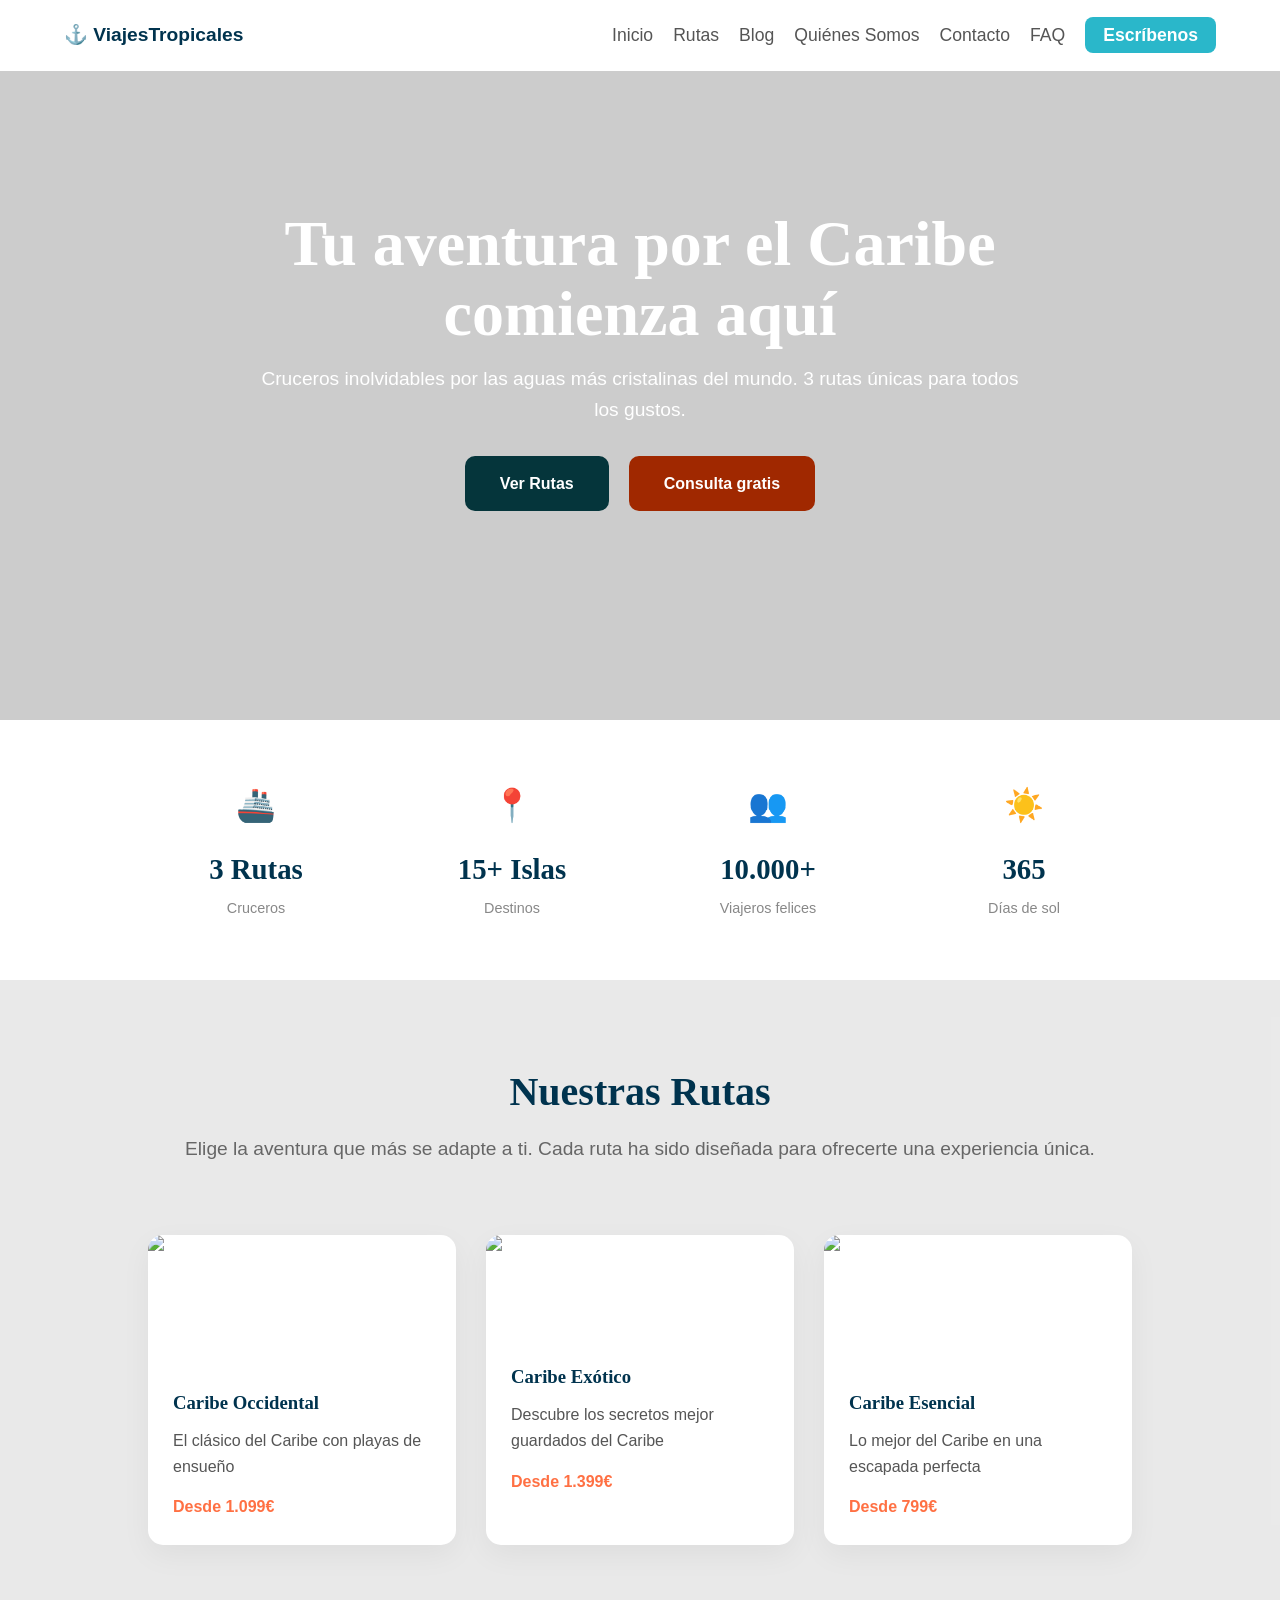
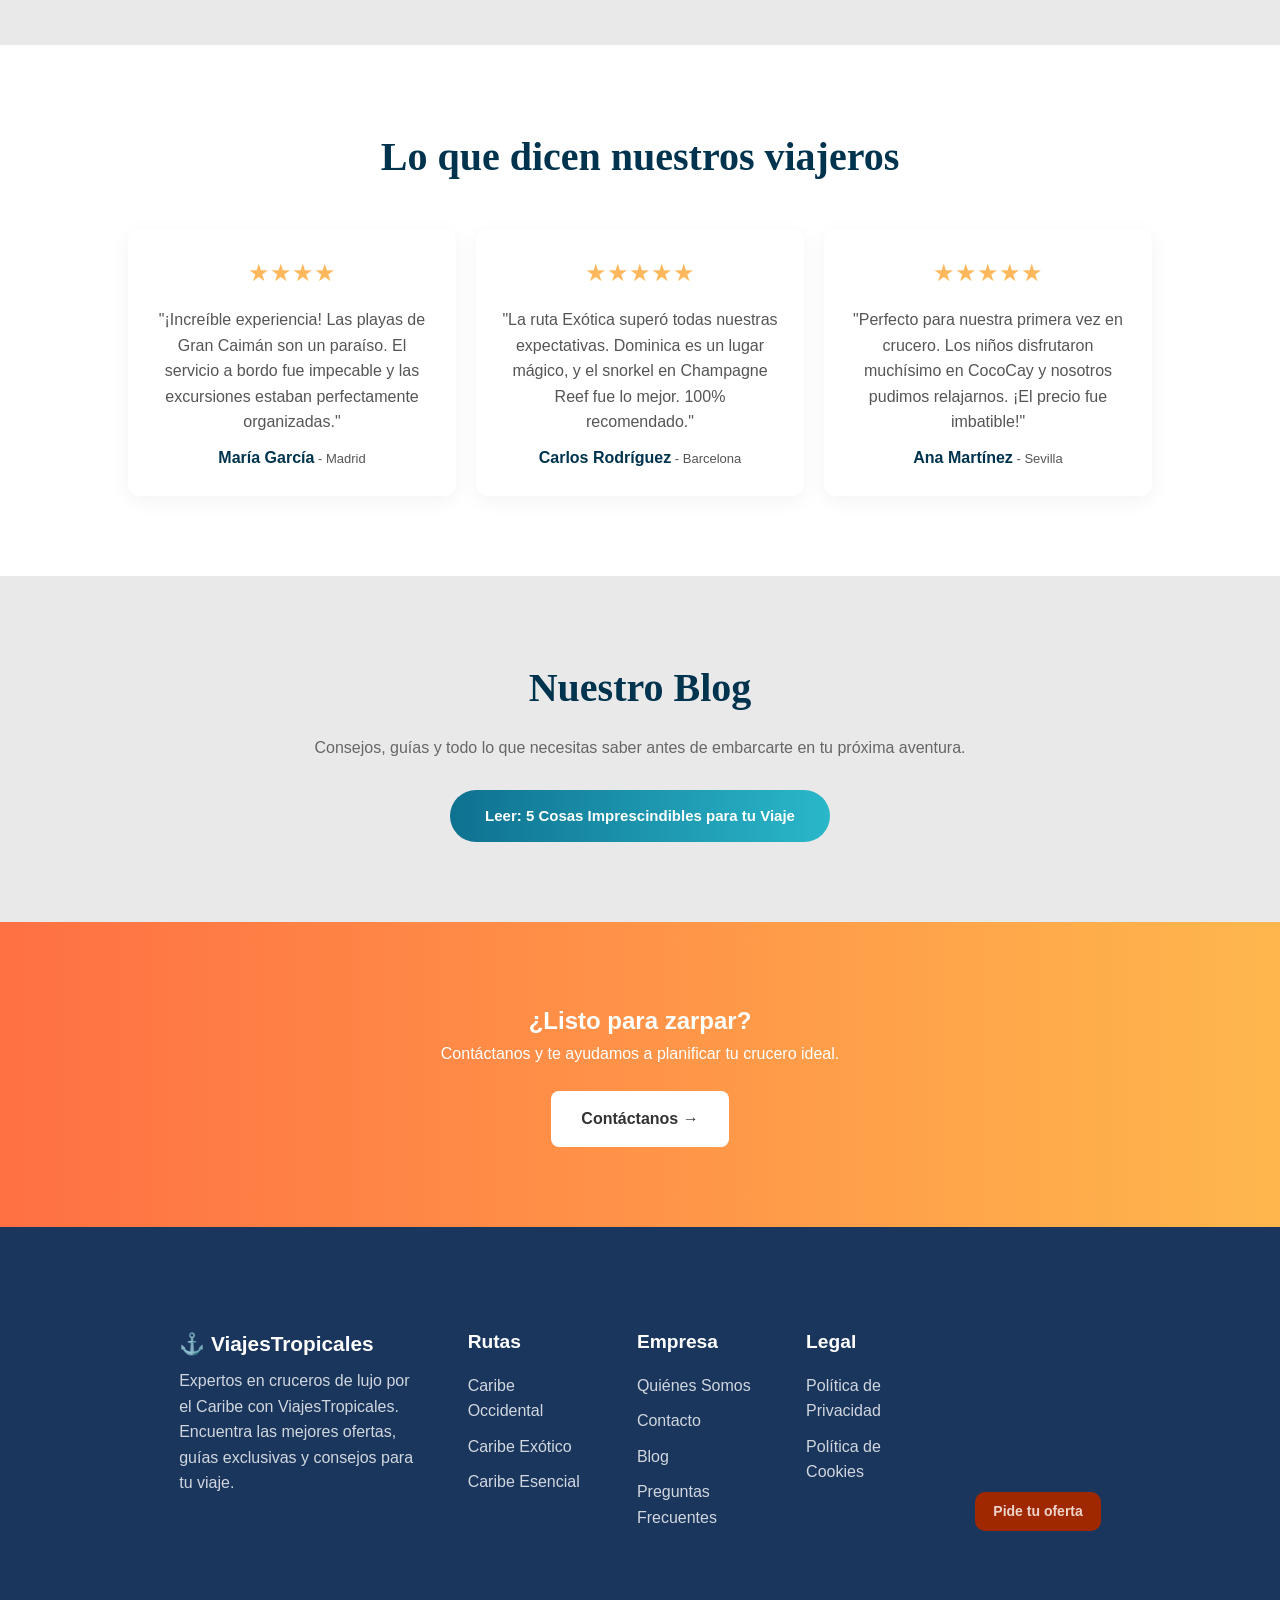
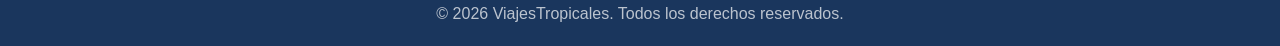
==== index.html @ 980b8441 "cabbio enlaces" ====
<!DOCTYPE html>
<html lang="es">

<head>
    <meta charset="UTF-8">
    <meta name="viewport" content="width=device-width, initial-scale=1.0">
    <meta name="robots" content="index, follow">
    <meta name="google-site-verification" content="ge-iJWS78q8dKQQbw_GghhbsiXBfRvOB-cy89NPKpeU" />
    <meta name="ahrefs-site-verification" content="091c5e39f98aad5fcf96b315f21d51c88ecf2dfee49115a86caa05d655cb3601">
    <script src="https://analytics.ahrefs.com/analytics.js" data-key="KrF7IjldSQvbVTkG9pNp4A" async></script>

    <!-- SECCIÓN DEL TITULO PRINCIPAL-->
    <title>ViajesTropicales | Especialistas en Cruceros de Lujo por el Caribe</title>
    <!-- SECCIÓN DEL LOGOTIPO -->
    <link rel="icon" type="image/png" href="/img/logo.webp">
    <meta name="description" content="ViajesTropicales: Tu pasaporte al lujo caribeño.
    Descubre rutas exclusivas, camarotes de alta gama y experiencias inolvidables en aguas cristalinas. 
    ¡Reserva tu crucero soñado hoy!">

    <meta property="og:title" content="Viajes Tropicales - Cruceros por el Caribe">
    <meta property="og:description" content="Cruceros inolvidables por las aguas más cristalinas del mundo. 
    3 rutas únicas para todos los gustos.">
    <!-- enlaces a redes sociales-->
    <meta property="og:image" content="https://viajestropicales.netlify.app/img/portada-viajes.jpg">
    <meta name="twitter:card" content="summary_large_image">
    <meta name="twitter:image" content="https://viajestropicales.netlify.app/img/seo-portada-viajes.jpg">
    <meta property="og:url" content="https://viajestropicales.netlify.app/">
    <meta property="og:type" content="website">

    <!-- Schema -->
    <script type="application/ld+json">
    {
        "@context": "https://schema.org",
        "@type": "TravelAgency",
        "name": "ViajesTropicales",
        "url": "https://viajestropicales.netlify.app",
        "description": "Agencia de cruceros por el Caribe",
        "address": {
            "@type": "PostalAddress",
            "streetAddress": "Calle del Mar 42",
            "addressLocality": "Madrid",
            "addressCountry": "ES"
        }
    }
    </script>

    <link rel="stylesheet" href="css/index.css">
    <link rel="stylesheet" href="css/tablet.css">
    <link rel="stylesheet" href="css/responsive.css">
    <link rel="canonical" href="https://viajestropicales.netlify.app/">
    <link rel="preload" as="image" href="/img/banner-crucero-lujo-caribe.webp" fetchpriority="high">
</head>

<body>
    <header class="navbar">
        <div class="logo">
            <span class="anchor-icon">⚓</span> ViajesTropicales
        </div>
        <div class="menu-toggle" id="mobile-menu">
            <span class="bar"></span>
            <span class="bar"></span>
            <span class="bar"></span>
        </div>
        <nav>
            <ul class="nav-list">
                <li><a href="index.html">Inicio</a></li>
                <li><a href="paginas/rutas.html">Rutas</a></li>
                <li><a href="paginas/Blog.html">Blog</a></li>
                <li><a href="paginas/QuienesSomos.html">Quiénes Somos</a></li>
                <li><a href="paginas/Contacto.html">Contacto</a></li>
                <li><a href="paginas/Faq.html">FAQ</a></li>
                <li><a href="mailto:info@viajestropicales.com" class="btn-whatsapp-nav">Escríbenos</a></li>
            </ul>
        </nav>
    </header>
    <main>
        <section class="hero">
            <div class="hero-content">
                <h1>Tu aventura por el Caribe comienza aquí</h1>
                <p>Cruceros inolvidables por las aguas más cristalinas del mundo. 
                    3 rutas únicas para todos los gustos.
                </p>
                <div class="hero-buttons">
                    <a href="paginas/rutas.html" class="btn-primary">Ver Rutas</a>
                    <a href="/paginas/Contacto.html" class="btn-secondary">Consulta gratis</a>
                </div>
            </div>
        </section>
        <section class="stats-bar">
            <div class="stat-item">
                <div class="stat-icon">🚢</div>
                <h2>3 Rutas</h2>
                <p>Cruceros</p>
            </div>
            <div class="stat-item">
                <div class="stat-icon">📍</div>
                <h2>15+ Islas</h2>
                <p>Destinos</p>
            </div>
            <div class="stat-item">
                <div class="stat-icon">👥</div>
                <h2>10.000+</h2>
                <p>Viajeros felices</p>
            </div>
            <div class="stat-item">
                <div class="stat-icon">☀️</div>
                <h2>365</h2>
                <p>Días de sol</p>
            </div>
        </section>

        <section class="rutas">
            <h2>Nuestras Rutas</h2>
            <p class="subtitle">Elige la aventura que más se adapte a ti. Cada ruta ha sido diseñada para ofrecerte una
                experiencia única.</p>
            <div class="cards-container">
                <a href="paginas/Occidental.html" class="card">
                    <img src="img/crucero-lujo-isla-privada-caribe-aerea.webp" alt="Vista aérea de un gran crucero 
                        de lujo anclado junto a una isla tropical privada con playas de arena 
                        blanca, aguas cristalinas y cabañas, representando exclusividad">
                    <div class="card-body">
                        <h3>Caribe Occidental</h3>
                        <p>El clásico del Caribe con playas de ensueño</p>
                        <span class="price">Desde 1.099€</span>
                    </div>
                </a>
                <a href="paginas/Exotico.html" class="card">
                    <img src="img/playa-exotica-caribe-excursion.webp" alt="Aguas cristalinas turquesas y arrecifes de coral en una playa vírgen del
                        Caribe frente a acantilados, ideal para excursiones.">
                    <div class="card-body">
                        <h3>Caribe Exótico</h3>
                        <p>Descubre los secretos mejor guardados del Caribe</p>
                        <span class="price">Desde 1.399€</span>
                    </div>
                </a>
                <a href="paginas/Esencial.html" class="card">
                    <img src="img/velero-catamaran-atardecer-caribe.webp" alt="Un velero catamarán navegando 
                        tranquilamente por el mar Caribe durante una puesta de sol dorada, con la silueta de 
                        una palmera en primer plano, ideal para parejas">
                    <div class="card-body">
                        <h3>Caribe Esencial</h3>
                        <p>Lo mejor del Caribe en una escapada perfecta</p>
                        <span class="price">Desde 799€</span>
                    </div>
                </a>
            </div>
        </section>
        <section class="testimonios">
            <h2>Lo que dicen nuestros viajeros</h2>
            <div class="testimonials-container">
                <div class="test-card">
                    <div class="stars">★★★★</div>
                    <p>"¡Increíble experiencia! Las playas de Gran Caimán son un paraíso. El servicio a bordo fue
                        impecable
                        y las excursiones estaban perfectamente organizadas."</p>
                    <strong>María García</strong> <span>- Madrid</span>
                </div>
                <div class="test-card">
                    <div class="stars">★★★★★</div>
                    <p>"La ruta Exótica superó todas nuestras expectativas. Dominica es un lugar mágico, y el snorkel en
                        Champagne Reef fue lo mejor. 100% recomendado."</p>
                    <strong>Carlos Rodríguez</strong> <span>- Barcelona</span>
                </div>
                <div class="test-card">
                    <div class="stars">★★★★★</div>
                    <p>"Perfecto para nuestra primera vez en crucero. Los niños disfrutaron muchísimo en CocoCay y
                        nosotros
                        pudimos relajarnos. ¡El precio fue imbatible!"</p>
                    <strong>Ana Martínez</strong> <span>- Sevilla</span>
                </div>
            </div>
        </section>
        <section class="blog-preview">
            <h2>Nuestro Blog</h2>
            <p>Consejos, guías y todo lo que necesitas saber antes de embarcarte en tu próxima aventura.</p>
            <a href="/paginas/Blog.html" class="btn-blog">Leer: 5 Cosas Imprescindibles para tu Viaje</a>
        </section>
        <section class="cta-orange">
            <h2>¿Listo para zarpar?</h2>
            <p>Contáctanos y te ayudamos a planificar tu crucero ideal.</p>
            <a href="/paginas/Contacto.html" class="btn-white">Contáctanos →</a>
        </section>
    </main>
    <footer class="footer">
        <div class="footer-grid">
            <div class="footer-info">
                <h3>⚓ ViajesTropicales</h3>
                <p>Expertos en cruceros de lujo por el Caribe con ViajesTropicales.
                    <br>Encuentra las mejores ofertas, guías exclusivas y consejos para tu viaje.
                </p>
            </div>
            <div class="footer-links">
                <h4>Rutas</h4>
                <a href="/paginas/Occidental.html">Caribe Occidental</a>
                <a href="/paginas/Exotico.html">Caribe Exótico</a>
                <a href="/paginas/Esencial.html">Caribe Esencial</a>
            </div>
            <div class="footer-links">
                <h4>Empresa</h4>
                <a href="/paginas/QuienesSomos.html">Quiénes Somos</a>
                <a href="/paginas/Contacto.html">Contacto</a>
                <a href="/paginas/Blog.html">Blog </a>
                <a href="/paginas/Faq.html">Preguntas Frecuentes</a>
            </div>
            <div class="footer-links">
                <h4>Legal</h4>
                <a href="/paginas/Privacidad.html">Política de Privacidad</a>
                <a href="/paginas/Cookies.html">Política de Cookies</a>
            </div>
            <div class="footer-links">
                <a href="/paginas/Contacto.html" class="btn-secondary">Pide tu oferta</a>
            </div>
        </div>
        <div class="footer-bottom">
            <p>© 2026 ViajesTropicales. Todos los derechos reservados.</p>
        </div>
    </footer>
    <script src="js/main.js"></script>
</body>

</html>
---- css/index.css ----
/* --- CONFIGURACIÓN GENERAL --- */
* { margin: 0; padding: 0; box-sizing: border-box; }
body {font-family: 'Poppins', sans-serif; color: #fff; line-height: 1.6; overflow-x: hidden;}
/* --- NAVEGACIÓN --- */
.navbar { display: flex;justify-content: space-between; align-items: center; padding: 20px 5%; background-color: #fff; position: absolute;width: 100%; z-index: 10;}
.logo { font-weight: 600; font-size: 1.2rem; color: #00334e; }
.navbar ul { list-style: none; display: flex; align-items: center; gap: 20px; }
.navbar ul li a { text-decoration: none; color: #555; font-size: 1.1rem; transition: 0.3s; }
.navbar ul li a:hover { color: #2ab7ca; }
.btn-whatsapp-nav {background-color: #2ab7ca; color: #fff !important; padding: 8px 18px; border-radius: 8px; font-weight: 600;}
/* --- HERO --- */
.hero {
    height: 80vh; background: linear-gradient(rgba(0,0,0,0.2), rgba(0,0,0,0.2)), url('../img/banner-crucero-lujo-caribe.webp');
    background-size: cover; background-position: center; display: flex; justify-content: center; align-items: center; text-align: center;}
.hero-content { max-width: 800px; padding: 20px; }
.hero-content h1 { font-family: 'Playfair Display', serif; font-size: 4rem; margin-bottom: 15px; line-height: 1.1; }
.hero-content p { font-size: 1.2rem; margin-bottom: 30px; font-weight: 300; }
/* --- BOTONES --- */
.hero-buttons { display: flex; justify-content: center; gap: 20px; }
.btn-primary, .btn-secondary { padding: 15px 35px; border-radius: 10px;text-decoration: none; font-weight: 600; transition: transform 0.2s;}
.btn-primary { background-color: #05353b; color: white; }
.btn-secondary { background-color: #a02800; color: #ffffff; font-weight: 700; }
.btn-primary:hover, .btn-secondary:hover { transform: translateY(-3px); filter: brightness(1.1); }
.footer .btn-secondary { padding: 8px 18px; font-size: 14px; }
/* --- ESTADÍSTICAS --- */
.stats-bar { display: flex; justify-content: space-around; align-items: center; padding: 60px 10%; background-color: #fff; text-align: center;}
.stat-item { flex: 1; }
.stat-icon { font-size: 2rem; color: #2ab7ca; margin-bottom: 15px; }
.stat-item h2 { font-family: 'Playfair Display', serif; font-size: 1.8rem; color: #00334e; margin-bottom: 5px; }
.stat-item p { font-size: 0.9rem; color: #888; }
/* --- RUTAS --- */
.rutas { padding: 80px 10%; text-align: center; background: #e5e5e5d2; }
.rutas h2 { font-family: 'Playfair Display', serif; font-size: 2.5rem; margin-bottom: 10px; color: #00334e; }
.subtitle { color: #666; margin-bottom: 50px; font-size: 1.2rem; }
/* --- CARDS --- */
.cards-container { display: flex; gap: 30px; justify-content: center; flex-wrap: wrap; padding: 20px; }
.card { background: white; border-radius: 15px; overflow: hidden; box-shadow: 0 10px 30px rgba(0,0,0,0.05); transition: 0.3s; flex: 1 1 300px;max-width: 100%;}
.card:hover { transform: translateY(-10px); }
.card img { width: 100%; height: 200px; object-fit: cover; }
.card-body { padding: 25px; text-align: left; color: #555; }
.card-body h3 { font-family: 'Playfair Display', serif; color: #00334e; margin-bottom: 10px; }
.price { display: block; margin-top: 15px; color: #ff7043; font-weight: 600; }
/* --- TESTIMONIOS --- */
.testimonios { padding: 80px 10%; text-align: center; color: #333; }
.testimonios h2 { font-family: 'Playfair Display', serif; color: #00334e; margin-bottom: 20px; font-size: 2.5rem; }
.testimonials-container { display: flex; gap: 20px; margin-top: 40px; flex-wrap: wrap; justify-content: center; }
.test-card {background: #fff;padding: 25px;border-radius: 12px; box-shadow: 0 5px 20px rgba(0,0,0,0.05); flex: 1 1 300px; color: #555; font-size: 13px;}
.test-card p { font-size: 1rem; line-height: 1.6; }
.test-card strong { color: #00334e; display: inline-block; margin-top: 10px; font-size: 1rem; }
.stars { color: #fdb85d; margin-bottom: 15px; font-size: 1.5rem; }
/* --- CTA NARANJA --- */
.cta-orange { background: linear-gradient(90deg, #ff7043, #ffb74d); padding: 80px 10%; text-align: center; color: white; }
.btn-white {display: inline-block; background: white; color: #333; padding: 15px 30px;border-radius: 8px; text-decoration: none; margin-top: 25px;font-weight: 600;}
/* --- FOOTER --- */
.footer { background: #1a365d; color: white; padding: 60px 10% 20px; }
.footer-grid {
    display: grid;
    grid-template-columns: 2fr 1fr 1fr 1fr auto;
    gap: 50px;
    padding: 40px 5%;
    align-items: start;
    }
    
.footer-info p { font-size: 1rem; opacity: 0.8; line-height: 1.6; }
.footer-info h3 { font-size: 1.3rem; margin-bottom: 8px; }
.footer-links:last-child { align-self: flex-end; }
.footer-links h4 { font-size: 1.2rem; margin-bottom: 15px; font-weight: bold; }
.footer-links a { display: block; color: rgba(255,255,255,0.8); text-decoration: none; margin-bottom: 10px; font-size: 1rem; }
.footer-bottom { margin-top: 20px; font-size: 1rem; opacity: 0.7; text-align: center; }

/* --- BLOG PREVIEW --- */
.blog-preview {background-color: #e5e5e5d2; padding: 80px 20px; text-align: center; color: #333; }
.blog-preview h2 {font-family: 'Playfair Display', serif; font-size: 2.5rem; color: #00334e;margin-bottom: 15px;}
.blog-preview p {color: #666; font-size: 1rem; margin-bottom: 30px;}
.btn-blog {display: inline-block; background: linear-gradient(to right, #0e7190, #2ab7ca); color: white !important; padding: 14px 35px; border-radius: 30px; text-decoration: none; font-weight: 600; font-size: 15px; transition: opacity 0.2s;}
.btn-blog:hover { opacity: 0.9; }
#btn-menu {display: none; }
.icon-menu {display: none; /* También escondemos el icono en PC para que no estorbe */}

/* --- CARD ENLAZABLE --- */
a.card { text-decoration: none; color: inherit; display: block; }

/* Hamburguesa oculta en desktop */
.menu-toggle { display: none; }
---- css/tablet.css ----
@media (min-width: 768px) and (max-width: 1025px) {

    /* --- MENÚ HAMBURGUESA --- */
    .navbar ul { display: none !important; position: relative; }
    .menu-toggle { display: block !important; cursor: pointer; padding: 10px;  margin-left: auto !important;}
    .menu-toggle.is-active .bar:nth-child(2) { opacity: 0; }
    .menu-toggle.is-active .bar:nth-child(1) { transform: translateY(8px) rotate(45deg); }
    .menu-toggle.is-active .bar:nth-child(3) { transform: translateY(-8px) rotate(-45deg); }
    .bar { display: block; width: 25px; height: 3px; margin: 5px auto; background-color: #00334e; transition: 0.3s; }
    .nav-list { display: none; flex-direction: column; width: 100%; position: absolute; top: 60px; left: 0;
        background-color: #ffffff; text-align: center; padding: 20px 0;
        box-shadow: 0 10px 20px rgba(0,0,0,0.1); z-index: 1000; }
    .nav-list.active { display: flex !important; }
    /* --- MENÚ --- */
    .nav-list li a { font-size: 1.2rem !important; }

    /* --- TEXTOS MÁS GRANDES --- */
    body { font-size: 1.1rem !important; }
    body { font-size: 1.1rem !important; overflow-x: hidden !important; }
    h1 { font-size: 2.2rem !important; }
    h2 { font-size: 1.5rem !important; }
    .banner-content h1 { font-size: 3rem !important; }
    .banner-content p { font-size: 1.7rem !important; }

        /* --- HERO --- */
    .hero { height: 60vh !important; overflow: hidden !important; }
    .hero-content h1 { font-size: 2.5rem !important; }
    .hero-content p { font-size: 1.2rem !important; }

    /* --- IMAGEN TARJETAS--- */
    .card:nth-child(3) img { object-position: center bottom !important; }

/* --- CARDS EN 3 COLUMNAS --- */
    .cards-container {
    display: flex !important;
    flex-direction: column !important;
    align-items: center !important;
    gap: 20px !important;
    padding: 0 5% !important;
}
    .rutas-lista { padding: 0 2% !important; }
    .card { width: 100% !important; max-width: 480px !important;  }
    .card img {  height: 180px !important; object-fit: cover !important; }

    .ruta-detalles-inner {
    display: flex !important;
    flex-direction: column !important;
    align-items: center !important;
}
    .tabla-precios { 
    width: 90% !important; 
    max-width: 500px !important;
}
    .info-texto { width: 90% !important; }
    .info-texto p { font-size: 1.1rem !important; }

        /* --- TESTIMONIOS --- */
    .test-card p { font-size: 1rem !important; }
    .test-card strong { font-size: 1rem !important; }

    /* --- FAQ --- */
    .faq-item summary { font-size: 1.3rem !important; }
    .faq-item p { font-size: 1.2rem !important; }
    .faq-hero h1 { font-size: 2.5rem !important; }
    .faq-hero p { font-size: 1.1rem !important; }

    /* --- BLOG --- */
    .blog-preview p { font-size: 1.1rem !important; }
    .btn-blog { font-size: 1.1rem !important; }
    .blog-intro { font-size: 1.1rem !important; }
    .blog-item-texto p { font-size: 1.13rem !important; }
    .blog-item-texto h2 { font-size: 1.4rem !important; }


    /* --- ITINERARIO 2 EN 2 --- */
    .itinerario-container {
        display: grid !important;
        grid-template-columns: 1fr 1fr !important;
        gap: 20px !important;
        padding: 20px 5% !important;
    }
    .dia-card { width: 100% !important; max-width: 100% !important; text-align: left !important; }
    .legal-section { padding-top: 120px !important; }

    /* --- FOOTER EN COLUMNA --- */
    .footer-grid { display: flex !important; flex-direction: column !important;
        align-items: center !important; text-align: center !important;
        gap: 18px !important; padding: 25px 5% !important; }
    .footer-info p {font-size: 1.2rem !important;}
    .footer-links a { margin-bottom: 8px !important; font-size: 1.2rem !important; }
    .footer-bottom p { font-size: 0.98rem !important; }
    .footer-links h4 { font-size: 1.2rem !important; }
    .footer-info h3 { font-size: 1.3rem !important; }
}
---- css/responsive.css ----
/* =============================================
   ARCHIVO ÚNICO DE RESPONSIVE
   Este código arregla TODA la web en móviles
   ============================================= */
@media (max-width: 767px) {

    /* --- MENÚ ANTIGUO --- */
    .navbar ul { display: none !important; }

    /* --- STATS 2 EN 2 --- */
    .stats-bar { flex-wrap: wrap !important; flex-direction: row !important; }
    .stat-item { flex: 1 1 45% !important; margin-bottom: 30px; }

    /* --- CONTENEDORES EN COLUMNA --- */
    .testimonials-container { gap: 15px !important;}
    .footer-grid { display: flex !important; flex-direction: column !important;
    align-items: center !important;text-align: center !important;
    gap: 18px !important; padding: 25px 5% !important;}
    .ruta-detalles-inner,
    .resenas-grid {
        display: flex !important; flex-direction: column !important; align-items: center !important;
        text-align: center !important; gap: 30px !important; padding: 30px 5% !important; width: 100% !important;
    }
    .itinerario-container {
        display: flex !important; flex-direction: column !important; align-items: stretch !important;
        gap: 15px !important; padding: 0 5% !important; width: 100% !important;
    }
    .hero { height: 75vh !important; padding-top: 120px !important; padding-bottom: 20px !important; overflow: hidden !important; }
    /* --- MENÚ HAMBURGUESA --- */
    .menu-toggle { display: block !important; cursor: pointer; padding: 10px; margin-left: auto; margin-right: 15px; }
    .menu-toggle.is-active .bar:nth-child(2) { opacity: 0; }
    .menu-toggle.is-active .bar:nth-child(1) { transform: translateY(8px) rotate(45deg); }
    .menu-toggle.is-active .bar:nth-child(3) { transform: translateY(-8px) rotate(-45deg); }
    .bar { display: block; width: 25px; height: 3px; margin: 5px auto; background-color: #00334e; transition: 0.3s; }
    .nav-list { display: none; flex-direction: column; width: 100%; position: absolute; top: 60px; left: 0;
        background-color: #ffffff; text-align: center; padding: 20px 0;
        box-shadow: 0 10px 20px rgba(0,0,0,0.1); z-index: 1000; }
    .nav-list.active { display: flex !important; }

    /* --- TARJETAS --- */
    .card { width: 95% !important; max-width: 350px !important; margin-bottom: 20px !important;
        display: flex !important; flex-direction: column !important;
        height: auto !important; overflow: visible !important; }
    .card img { width: 100% !important; height: 160px !important; object-fit: cover; }
    .cards-container { display: flex !important; flex-direction: column !important; align-items: center !important; gap: 25px !important; }
    .card-body { padding: 15px !important; overflow: visible !important; }
    .test-card { padding: 20px !important; }
    .resena-card { width: 90% !important; max-width: 400px !important; margin: 0 auto !important; }
    .dia-card { width: 90% !important; max-width: 400px !important; margin: 0 auto !important; text-align: left !important; flex-direction: column !important; }
    .dia-info { width: 100% !important; text-align: left !important; }
    .tags { justify-content: flex-start !important; }
    .info-texto { padding: 0 5% !important; }
    .info-texto p { font-size: 0.8rem !important; }
    .itinerario h2 {font-size: 1.5rem !important;}

    /* --- QUIENES SOMOS --- */
    .quienes-main { padding: 20px 5% 30px !important;}
    /* ESPACIO CON EL BANNER DE ARRIBA*/
    .legal-section { padding-top: 100px !important; }
    /* SUBIR TITULO POR PADDING*/
    .rutas-hero { padding-top: 100px !important;}

        /* --- CONTACTO ---*/
    .contacto-main { flex-direction: column !important; padding: 0 15px 50px !important;}
    .contacto-info { width: 100% !important;}
    .contacto-formulario { width: 100% !important; padding: 25px !important;}

    /* --- TEXTOS --- */
    h1 { font-size: 1.8rem !important; }
    h2 { font-size: 1.1rem !important; }
    /* TEXTO SUBTÍTULO DEL HERO */
    .hero-content p { font-size: 1rem !important; padding-top: 60px !important; } 
    .hero-content h1 { font-size: 1.4rem !important; line-height: 1.2 !important; margin-top: 20px;}    
    .card-body p, .card p { font-size: 0.85rem !important; line-height: 1.4 !important; margin-bottom: 10px !important; }
    .banner-content h1 { font-size: 3.3rem !important; }
    .banner-content p { font-size: 1.3rem !important; }
    .ruta-detalles h2 { font-size: 1.4rem !important; }
    .dia-info p { font-size: 0.8rem !important; }

        /* --- BANNER RUTA --- */
    .banner-ruta { width: 100% !important; margin: 0 !important; left: 0 !important; position: relative !important;}

    /* --- BOTONES --- */
    .hero-buttons { flex-direction: column !important; gap: 15px !important; }
    .banner-content { display: flex; flex-direction: column; gap: 15px; padding: 0 10px; }

    /* --- FOOTER --- */
    .footer-info,
    .footer-links { margin-bottom: 8px !important; }
    .footer .btn-secondary { display: block !important; width: 90% !important; max-width: 280px; margin: 20px auto 0 !important; }

    /* --- TAMAÑOS DE LETRA MÓVIL --- */
    body { font-size: 0.9rem !important; overflow-x: hidden !important; }
    .faq-item summary { font-size: 0.95rem !important; }
    .faq-item p { font-size: 0.85rem !important; }
    .subtitle { font-size: 0.95rem !important; }
    .blog-intro { font-size: 0.95rem !important; }
    .blog-item-texto p { font-size: 0.9rem !important; }
    .footer-info p { font-size: 0.85rem !important; }
    .footer-links a { font-size: 0.85rem !important; }
    .test-card p { font-size: 0.85rem !important; }
    .test-card strong { font-size: 0.85rem !important; }

    /* --- TABLA DE PRECIOS --- */
.tabla-precios { 
    width: 95% !important; 
    padding: 20px !important; 
    box-sizing: border-box !important;
}
.precio-fila { font-size: 0.9rem !important; }
.precio-fila strong { font-size: 1rem !important; 
}
}
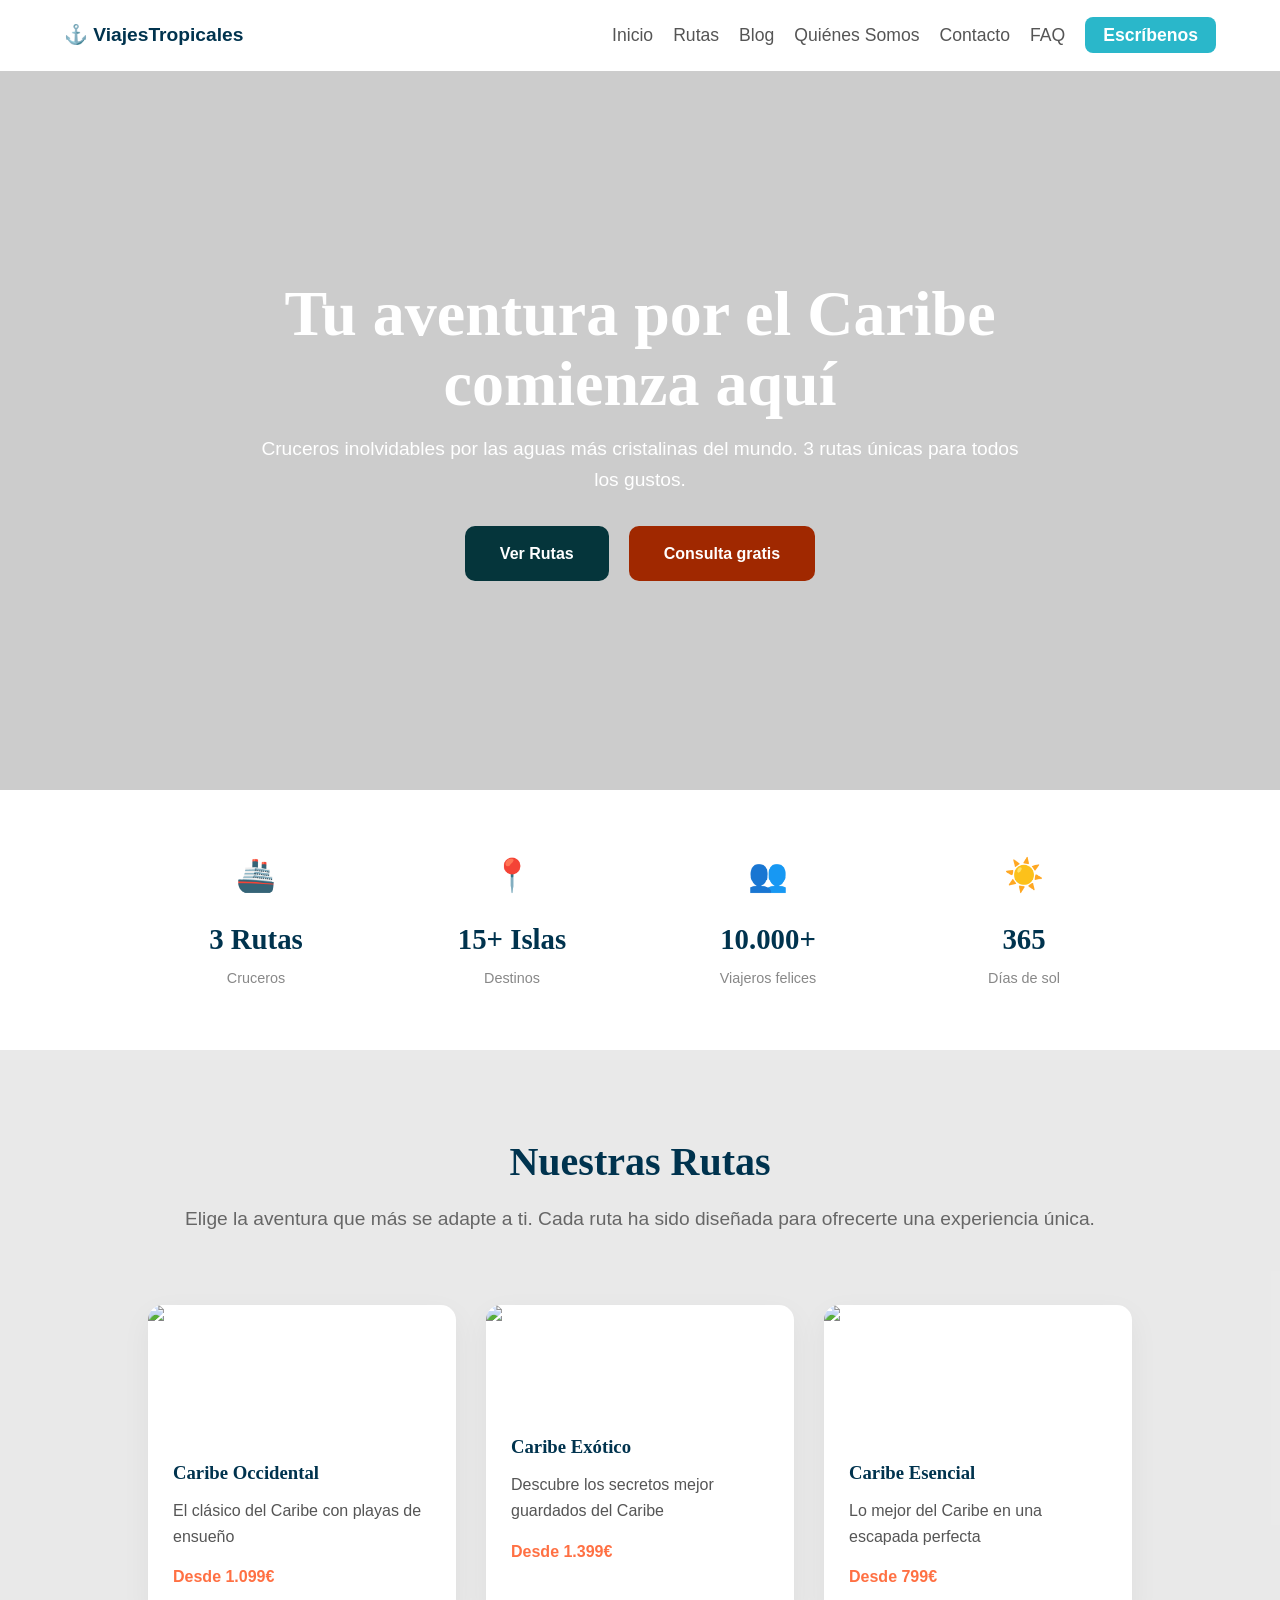
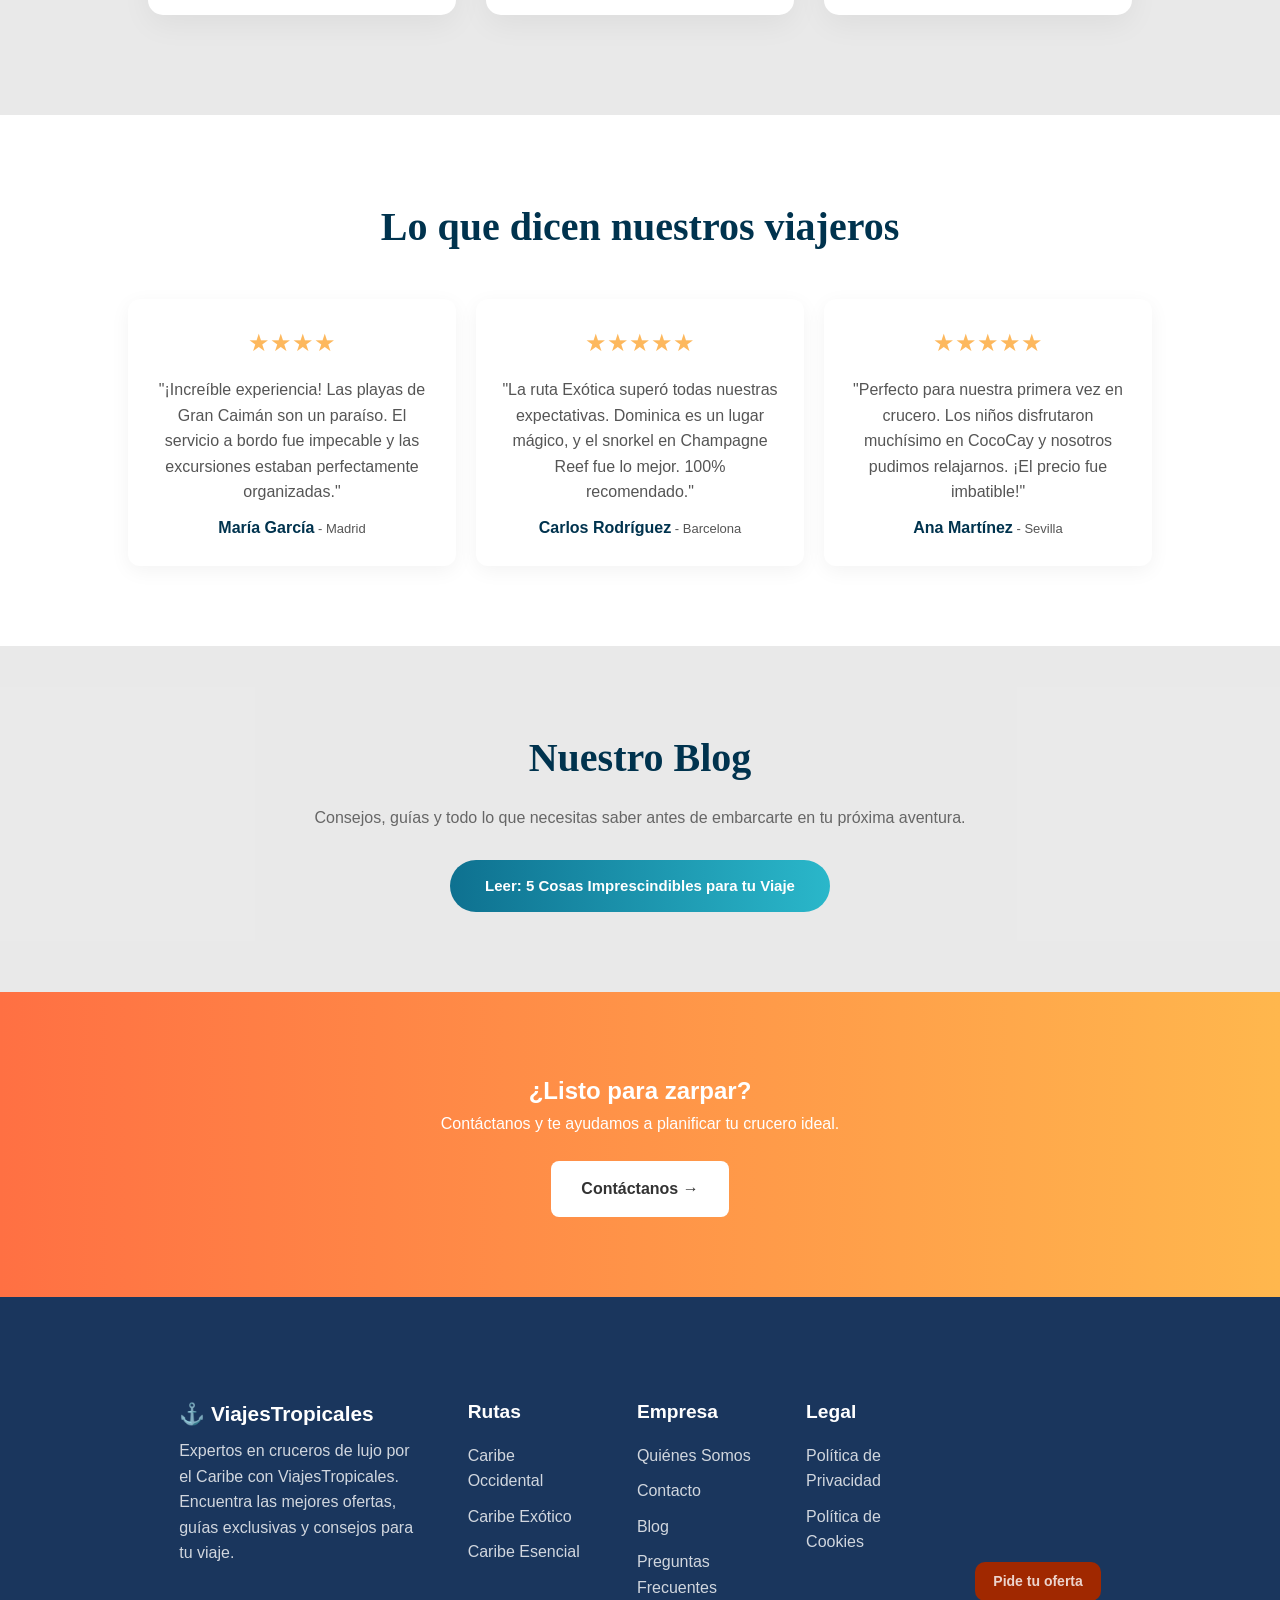
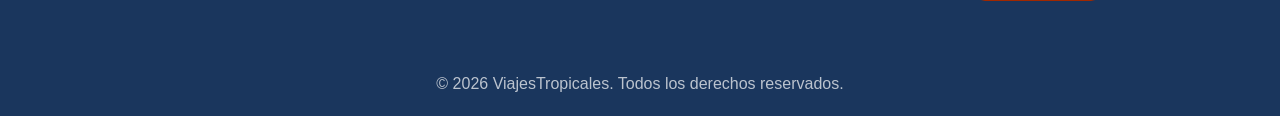
==== commit 05882e27: "cambio etiqueta y tarjeta" ====
--- a/index.html
+++ b/index.html
@@ -12,7 +12,7 @@
     <!-- SECCIÓN DEL TITULO PRINCIPAL-->
     <title>ViajesTropicales | Especialistas en Cruceros de Lujo por el Caribe</title>
     <!-- SECCIÓN DEL LOGOTIPO -->
-    <link rel="icon" type="image/png" href="/img/logo.webp">
+    <link rel="icon" type="image/png" href="img/logo.webp">
     <meta name="description" content="ViajesTropicales: Tu pasaporte al lujo caribeño.
     Descubre rutas exclusivas, camarotes de alta gama y experiencias inolvidables en aguas cristalinas. 
     ¡Reserva tu crucero soñado hoy!">
@@ -21,10 +21,10 @@
     <meta property="og:description" content="Cruceros inolvidables por las aguas más cristalinas del mundo. 
     3 rutas únicas para todos los gustos.">
     <!-- enlaces a redes sociales-->
-    <meta property="og:image" content="https://viajestropicales.netlify.app/img/portada-viajes.jpg">
+    <meta property="og:image" content="https://viajestropicales.github.io/img/portada-viajes.jpg">
     <meta name="twitter:card" content="summary_large_image">
-    <meta name="twitter:image" content="https://viajestropicales.netlify.app/img/seo-portada-viajes.jpg">
-    <meta property="og:url" content="https://viajestropicales.netlify.app/">
+    <meta name="twitter:image" content="https://viajestropicales.github.io/img/seo-portada-viajes.jpg">
+    <meta property="og:url" content="https://viajestropicales.github.io/">
     <meta property="og:type" content="website">
 
     <!-- Schema -->
@@ -33,7 +33,7 @@
         "@context": "https://schema.org",
         "@type": "TravelAgency",
         "name": "ViajesTropicales",
-        "url": "https://viajestropicales.netlify.app",
+        "url": "https://viajestropicales.github.io",
         "description": "Agencia de cruceros por el Caribe",
         "address": {
             "@type": "PostalAddress",
@@ -47,8 +47,8 @@
     <link rel="stylesheet" href="css/index.css">
     <link rel="stylesheet" href="css/tablet.css">
     <link rel="stylesheet" href="css/responsive.css">
-    <link rel="canonical" href="https://viajestropicales.netlify.app/">
-    <link rel="preload" as="image" href="/img/banner-crucero-lujo-caribe.webp" fetchpriority="high">
+    <link rel="canonical" href="https://viajestropicales.github.io/index.html">
+    <link rel="preload" as="image" href="img/banner-crucero-lujo-caribe.webp" fetchpriority="high">
 </head>
 
 <body>
@@ -82,7 +82,7 @@
                 </p>
                 <div class="hero-buttons">
                     <a href="paginas/rutas.html" class="btn-primary">Ver Rutas</a>
-                    <a href="/paginas/Contacto.html" class="btn-secondary">Consulta gratis</a>
+                    <a href="paginas/Contacto.html" class="btn-secondary">Consulta gratis</a>
                 </div>
             </div>
         </section>
@@ -173,12 +173,12 @@
         <section class="blog-preview">
             <h2>Nuestro Blog</h2>
             <p>Consejos, guías y todo lo que necesitas saber antes de embarcarte en tu próxima aventura.</p>
-            <a href="/paginas/Blog.html" class="btn-blog">Leer: 5 Cosas Imprescindibles para tu Viaje</a>
+            <a href="paginas/Blog.html" class="btn-blog">Leer: 5 Cosas Imprescindibles para tu Viaje</a>
         </section>
         <section class="cta-orange">
             <h2>¿Listo para zarpar?</h2>
             <p>Contáctanos y te ayudamos a planificar tu crucero ideal.</p>
-            <a href="/paginas/Contacto.html" class="btn-white">Contáctanos →</a>
+            <a href="paginas/Contacto.html" class="btn-white">Contáctanos →</a>
         </section>
     </main>
     <footer class="footer">
@@ -191,24 +191,24 @@
             </div>
             <div class="footer-links">
                 <h4>Rutas</h4>
-                <a href="/paginas/Occidental.html">Caribe Occidental</a>
-                <a href="/paginas/Exotico.html">Caribe Exótico</a>
-                <a href="/paginas/Esencial.html">Caribe Esencial</a>
+                <a href="paginas/Occidental.html">Caribe Occidental</a>
+                <a href="paginas/Exotico.html">Caribe Exótico</a>
+                <a href="paginas/Esencial.html">Caribe Esencial</a>
             </div>
             <div class="footer-links">
                 <h4>Empresa</h4>
-                <a href="/paginas/QuienesSomos.html">Quiénes Somos</a>
-                <a href="/paginas/Contacto.html">Contacto</a>
-                <a href="/paginas/Blog.html">Blog </a>
-                <a href="/paginas/Faq.html">Preguntas Frecuentes</a>
+                <a href="paginas/QuienesSomos.html">Quiénes Somos</a>
+                <a href="paginas/Contacto.html">Contacto</a>
+                <a href="paginas/Blog.html">Blog</a>
+                <a href="paginas/Faq.html">Preguntas Frecuentes</a>
             </div>
             <div class="footer-links">
                 <h4>Legal</h4>
-                <a href="/paginas/Privacidad.html">Política de Privacidad</a>
-                <a href="/paginas/Cookies.html">Política de Cookies</a>
-            </div>
-            <div class="footer-links">
-                <a href="/paginas/Contacto.html" class="btn-secondary">Pide tu oferta</a>
+                <a href="paginas/Privacidad.html">Política de Privacidad</a>
+                <a href="paginas/Cookies.html">Política de Cookies</a>
+            </div>
+            <div class="footer-links">
+                <a href="paginas/Contacto.html" class="btn-secondary">Pide tu oferta</a>
             </div>
         </div>
         <div class="footer-bottom">
--- a/css/index.css
+++ b/css/index.css
@@ -1,8 +1,8 @@
 /* --- CONFIGURACIÓN GENERAL --- */
 * { margin: 0; padding: 0; box-sizing: border-box; }
-body {font-family: 'Poppins', sans-serif; color: #fff; line-height: 1.6; overflow-x: hidden;}
+body {font-family: 'Poppins', sans-serif; color: #fff; line-height: 1.6; overflow-x: hidden; padding-top: 70px;}
 /* --- NAVEGACIÓN --- */
-.navbar { display: flex;justify-content: space-between; align-items: center; padding: 20px 5%; background-color: #fff; position: absolute;width: 100%; z-index: 10;}
+.navbar { display: flex;justify-content: space-between; align-items: center; padding: 20px 5%; background-color: #fff; position: fixed; top: 0; width: 100%; z-index: 10;}
 .logo { font-weight: 600; font-size: 1.2rem; color: #00334e; }
 .navbar ul { list-style: none; display: flex; align-items: center; gap: 20px; }
 .navbar ul li a { text-decoration: none; color: #555; font-size: 1.1rem; transition: 0.3s; }
--- a/css/tablet.css
+++ b/css/tablet.css
@@ -1,76 +1,170 @@
 @media (min-width: 768px) and (max-width: 1025px) {
+
+    /* --- HUECO NAVBAR FIXED --- */
+    body {
+        padding-top: 70px !important;
+        font-size: 0.95rem !important;
+        overflow-x: hidden !important;
+    }
 
     /* --- MENÚ HAMBURGUESA --- */
     .navbar ul { display: none !important; position: relative; }
-    .menu-toggle { display: block !important; cursor: pointer; padding: 10px;  margin-left: auto !important;}
+    .navbar {
+        position: fixed !important;
+        top: 0 !important;
+        width: 100% !important;
+        z-index: 100 !important;
+        background-color: #ffffff !important;
+        padding: 10px 20px !important;
+        display: flex !important;
+        justify-content: space-between !important;
+        align-items: center !important;
+        box-shadow: 0 2px 8px rgba(0,0,0,0.08) !important;
+    }
+
+    .menu-toggle {
+        display: flex !important;
+        flex-direction: column !important;
+        cursor: pointer;
+        padding: 10px;
+        margin-left: auto !important;
+        background: none !important;
+        border: none !important;
+    }
+
     .menu-toggle.is-active .bar:nth-child(2) { opacity: 0; }
     .menu-toggle.is-active .bar:nth-child(1) { transform: translateY(8px) rotate(45deg); }
     .menu-toggle.is-active .bar:nth-child(3) { transform: translateY(-8px) rotate(-45deg); }
-    .bar { display: block; width: 25px; height: 3px; margin: 5px auto; background-color: #00334e; transition: 0.3s; }
-    .nav-list { display: none; flex-direction: column; width: 100%; position: absolute; top: 60px; left: 0;
-        background-color: #ffffff; text-align: center; padding: 20px 0;
-        box-shadow: 0 10px 20px rgba(0,0,0,0.1); z-index: 1000; }
+
+    .bar {
+        display: block;
+        width: 25px;
+        height: 3px;
+        margin: 5px auto;
+        background-color: #00334e;
+        transition: 0.3s;
+    }
+
+    .nav-list {
+        display: none !important;
+        flex-direction: column !important;
+        width: 100% !important;
+        position: absolute !important;
+        top: 60px !important;
+        left: 0 !important;
+        background-color: #ffffff !important;
+        text-align: center !important;
+        padding: 10px 0 20px 0 !important;
+        box-shadow: 0 10px 20px rgba(0,0,0,0.1) !important;
+        z-index: 1000 !important;
+    }
+
     .nav-list.active { display: flex !important; }
-    /* --- MENÚ --- */
-    .nav-list li a { font-size: 1.2rem !important; }
 
-    /* --- TEXTOS MÁS GRANDES --- */
-    body { font-size: 1.1rem !important; }
-    body { font-size: 1.1rem !important; overflow-x: hidden !important; }
-    h1 { font-size: 2.2rem !important; }
-    h2 { font-size: 1.5rem !important; }
-    .banner-content h1 { font-size: 3rem !important; }
-    .banner-content p { font-size: 1.7rem !important; }
+    /* --- ITEMS DE LA LISTA --- */
+    .nav-list li {
+        list-style: none !important;
+        width: 100% !important;
+        padding: 12px 0 !important;
+        border-bottom: 1px solid #f0f0f0 !important;
+    }
+    .nav-list li:last-child { border-bottom: none !important; }
 
-        /* --- HERO --- */
+    /* --- LINKS --- */
+    .nav-list li a {
+        font-size: 1.1rem !important;
+        color: #00334e !important;
+        text-decoration: none !important;
+        display: block !important;
+        width: 100% !important;
+    }
+    .nav-list li a:hover { color: #00bcd4 !important; }
+
+    /* --- BOTÓN CTA (Escríbenos) --- */
+    .nav-list li:last-child a,
+    .nav-list .btn-cta {
+        display: inline-block !important;
+        margin-top: 8px !important;
+        padding: 10px 28px !important;
+        background-color: #00bcd4 !important;
+        color: #ffffff !important;
+        border-radius: 25px !important;
+        font-weight: bold !important;
+        width: auto !important;
+    }
+
+    /* --- TEXTOS GENERALES --- */
+    h1 { font-size: 2rem !important; }
+    h2 { font-size: 1.3rem !important; }
+    .banner-content h1 { font-size: 2.5rem !important; }
+    .banner-content p { font-size: 1.4rem !important; }
+
+    /* --- HERO --- */
     .hero { height: 60vh !important; overflow: hidden !important; }
-    .hero-content h1 { font-size: 2.5rem !important; }
-    .hero-content p { font-size: 1.2rem !important; }
+    .hero-content h1 { font-size: 2.2rem !important; }
+    .hero-content p { font-size: 1.1rem !important; }
 
-    /* --- IMAGEN TARJETAS--- */
+    /* --- TARJETAS --- */
     .card:nth-child(3) img { object-position: center bottom !important; }
 
-/* --- CARDS EN 3 COLUMNAS --- */
     .cards-container {
-    display: flex !important;
-    flex-direction: column !important;
-    align-items: center !important;
-    gap: 20px !important;
-    padding: 0 5% !important;
-}
+        display: flex !important;
+        flex-direction: column !important;
+        align-items: center !important;
+        gap: 20px !important;
+        padding: 0 5% !important;
+    }
     .rutas-lista { padding: 0 2% !important; }
-    .card { width: 100% !important; max-width: 480px !important;  }
-    .card img {  height: 180px !important; object-fit: cover !important; }
+    .card { height: auto !important;  overflow: visible !important; max-width: 480px !important; }
+    .card img { height: 1430px !important; object-fit: cover !important; border-radius: 15px 15px 0 0 !important; }
 
+    .card-body {
+        padding: 10px 12px !important; height: auto !important; overflow: visible !important;
+    }
+    .card h2 { font-size: 1.1rem !important; }
+    .card p {
+        font-size: 0.9rem !important;
+        display: block !important;
+        overflow: visible !important;
+        -webkit-line-clamp: unset !important;
+        line-clamp: unset !important;  
+        white-space: normal !important;
+    }
+    .ruta-badge { font-size: 0.85rem !important; }
+
+    /* --- ENLACE VER ITINERARIO COMPLETO --- */
+    .ruta-link {
+        font-size: 0.82rem !important;
+        white-space: nowrap !important;
+        display: inline-block !important;
+    }
+
+    /* --- DETALLES RUTA --- */
     .ruta-detalles-inner {
-    display: flex !important;
-    flex-direction: column !important;
-    align-items: center !important;
-}
-    .tabla-precios { 
-    width: 90% !important; 
-    max-width: 500px !important;
-}
+        display: flex !important;
+        flex-direction: column !important;
+        align-items: center !important;
+    }
+    .tabla-precios { width: 90% !important; max-width: 500px !important; }
     .info-texto { width: 90% !important; }
-    .info-texto p { font-size: 1.1rem !important; }
+    .info-texto p { font-size: 0.95rem !important; }
 
-        /* --- TESTIMONIOS --- */
-    .test-card p { font-size: 1rem !important; }
-    .test-card strong { font-size: 1rem !important; }
+    /* --- TESTIMONIOS --- */
+    .test-card p { font-size: 0.9rem !important; }
+    .test-card strong { font-size: 0.9rem !important; }
 
     /* --- FAQ --- */
-    .faq-item summary { font-size: 1.3rem !important; }
-    .faq-item p { font-size: 1.2rem !important; }
-    .faq-hero h1 { font-size: 2.5rem !important; }
-    .faq-hero p { font-size: 1.1rem !important; }
+    .faq-item summary { font-size: 1.1rem !important; }
+    .faq-item p { font-size: 1rem !important; }
+    .faq-hero h1 { font-size: 2rem !important; }
+    .faq-hero p { font-size: 1rem !important; }
 
     /* --- BLOG --- */
-    .blog-preview p { font-size: 1.1rem !important; }
-    .btn-blog { font-size: 1.1rem !important; }
-    .blog-intro { font-size: 1.1rem !important; }
-    .blog-item-texto p { font-size: 1.13rem !important; }
-    .blog-item-texto h2 { font-size: 1.4rem !important; }
-
+    .blog-preview p { font-size: 0.95rem !important; }
+    .btn-blog { font-size: 0.95rem !important; }
+    .blog-intro { font-size: 0.95rem !important; }
+    .blog-item-texto p { font-size: 0.95rem !important; }
+    .blog-item-texto h2 { font-size: 1.2rem !important; }
 
     /* --- ITINERARIO 2 EN 2 --- */
     .itinerario-container {
@@ -83,12 +177,17 @@
     .legal-section { padding-top: 120px !important; }
 
     /* --- FOOTER EN COLUMNA --- */
-    .footer-grid { display: flex !important; flex-direction: column !important;
-        align-items: center !important; text-align: center !important;
-        gap: 18px !important; padding: 25px 5% !important; }
-    .footer-info p {font-size: 1.2rem !important;}
-    .footer-links a { margin-bottom: 8px !important; font-size: 1.2rem !important; }
-    .footer-bottom p { font-size: 0.98rem !important; }
-    .footer-links h4 { font-size: 1.2rem !important; }
-    .footer-info h3 { font-size: 1.3rem !important; }
+    .footer-grid {
+        display: flex !important;
+        flex-direction: column !important;
+        align-items: center !important;
+        text-align: center !important;
+        gap: 18px !important;
+        padding: 25px 5% !important;
+    }
+    .footer-info p { font-size: 1rem !important; }
+    .footer-links a { margin-bottom: 8px !important; font-size: 1rem !important; }
+    .footer-bottom p { font-size: 0.9rem !important; }
+    .footer-links h4 { font-size: 1rem !important; }
+    .footer-info h3 { font-size: 1.1rem !important; }
 }
--- a/css/responsive.css
+++ b/css/responsive.css
@@ -4,8 +4,8 @@
    ============================================= */
 @media (max-width: 767px) {
 
-    /* --- MENÚ ANTIGUO --- */
-    .navbar ul { display: none !important; }
+    /* --- MENÚ --- */
+    .navbar { position: fixed !important; top: 0 !important; width: 100% !important; z-index: 100 !important; }
 
     /* --- STATS 2 EN 2 --- */
     .stats-bar { flex-wrap: wrap !important; flex-direction: row !important; }
@@ -26,13 +26,14 @@
         gap: 15px !important; padding: 0 5% !important; width: 100% !important;
     }
     .hero { height: 75vh !important; padding-top: 120px !important; padding-bottom: 20px !important; overflow: hidden !important; }
+    
     /* --- MENÚ HAMBURGUESA --- */
     .menu-toggle { display: block !important; cursor: pointer; padding: 10px; margin-left: auto; margin-right: 15px; }
     .menu-toggle.is-active .bar:nth-child(2) { opacity: 0; }
     .menu-toggle.is-active .bar:nth-child(1) { transform: translateY(8px) rotate(45deg); }
     .menu-toggle.is-active .bar:nth-child(3) { transform: translateY(-8px) rotate(-45deg); }
     .bar { display: block; width: 25px; height: 3px; margin: 5px auto; background-color: #00334e; transition: 0.3s; }
-    .nav-list { display: none; flex-direction: column; width: 100%; position: absolute; top: 60px; left: 0;
+    .nav-list { display: none !important; flex-direction: column; width: 100%; position: absolute; top: 60px; left: 0;
         background-color: #ffffff; text-align: center; padding: 20px 0;
         box-shadow: 0 10px 20px rgba(0,0,0,0.1); z-index: 1000; }
     .nav-list.active { display: flex !important; }
@@ -68,6 +69,7 @@
     /* --- TEXTOS --- */
     h1 { font-size: 1.8rem !important; }
     h2 { font-size: 1.1rem !important; }
+
     /* TEXTO SUBTÍTULO DEL HERO */
     .hero-content p { font-size: 1rem !important; padding-top: 60px !important; } 
     .hero-content h1 { font-size: 1.4rem !important; line-height: 1.2 !important; margin-top: 20px;}    
@@ -88,9 +90,11 @@
     .footer-info,
     .footer-links { margin-bottom: 8px !important; }
     .footer .btn-secondary { display: block !important; width: 90% !important; max-width: 280px; margin: 20px auto 0 !important; }
+    .footer-links h4 { font-size: 0.85rem !important; }
+    .footer-info h3 { font-size: 0.9rem !important; }
 
     /* --- TAMAÑOS DE LETRA MÓVIL --- */
-    body { font-size: 0.9rem !important; overflow-x: hidden !important; }
+    body { font-size: 0.9rem !important; overflow-x: hidden !important; padding-top: 70px !important; }
     .faq-item summary { font-size: 0.95rem !important; }
     .faq-item p { font-size: 0.85rem !important; }
     .subtitle { font-size: 0.95rem !important; }
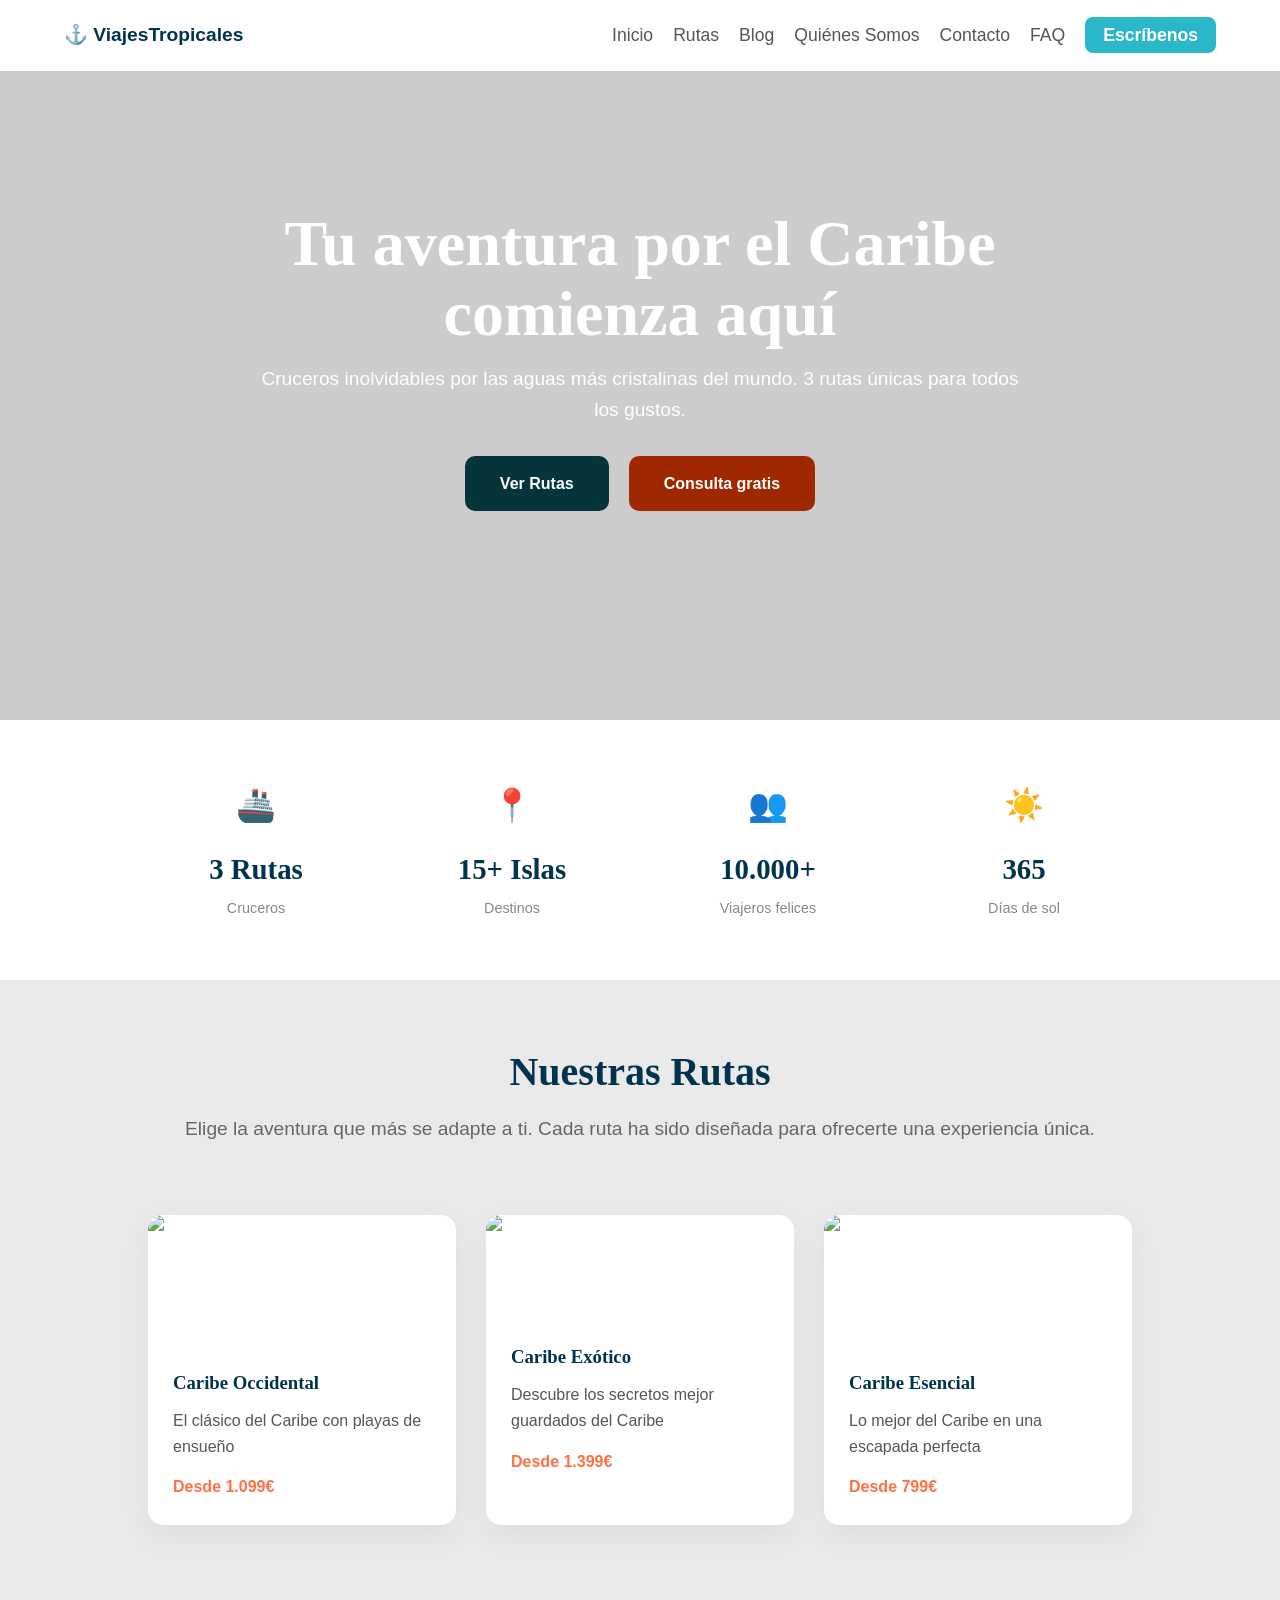
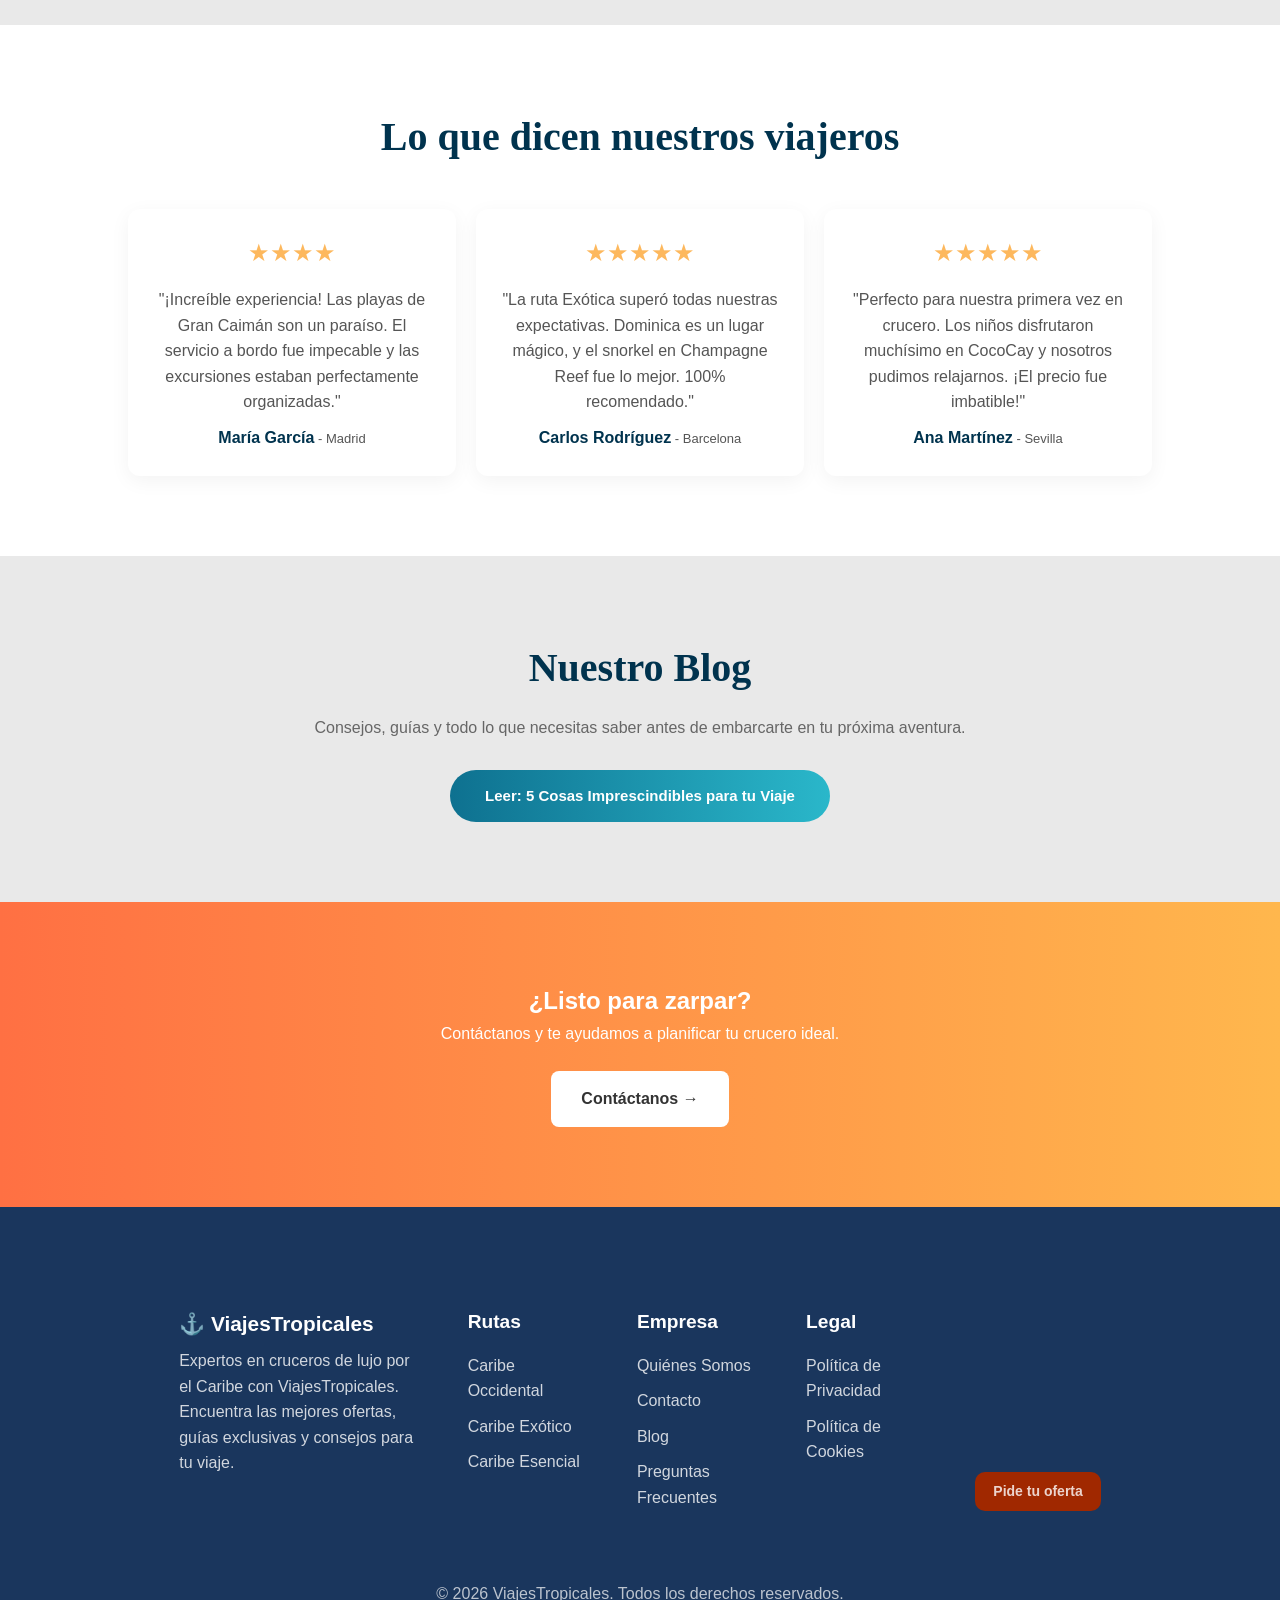
==== commit d1150400: "cambios a vercel" ====
--- a/index.html
+++ b/index.html
@@ -21,10 +21,10 @@
     <meta property="og:description" content="Cruceros inolvidables por las aguas más cristalinas del mundo. 
     3 rutas únicas para todos los gustos.">
     <!-- enlaces a redes sociales-->
-    <meta property="og:image" content="https://viajestropicales.github.io/img/portada-viajes.jpg">
+    <meta property="og:image" content="https://viajestropicales.vercel.app/img/portada-viajes.jpg">
     <meta name="twitter:card" content="summary_large_image">
-    <meta name="twitter:image" content="https://viajestropicales.github.io/img/seo-portada-viajes.jpg">
-    <meta property="og:url" content="https://viajestropicales.github.io/">
+    <meta name="twitter:image" content="https://viajestropicales.vercel.app/img/seo-portada-viajes.jpg">
+    <meta property="og:url" content="https://viajestropicales.vercel.app/">
     <meta property="og:type" content="website">
 
     <!-- Schema -->
@@ -33,7 +33,7 @@
         "@context": "https://schema.org",
         "@type": "TravelAgency",
         "name": "ViajesTropicales",
-        "url": "https://viajestropicales.github.io",
+        "url": "https://viajestropicales.vercel.app",
         "description": "Agencia de cruceros por el Caribe",
         "address": {
             "@type": "PostalAddress",
@@ -47,7 +47,7 @@
     <link rel="stylesheet" href="css/index.css">
     <link rel="stylesheet" href="css/tablet.css">
     <link rel="stylesheet" href="css/responsive.css">
-    <link rel="canonical" href="https://viajestropicales.github.io/index.html">
+    <link rel="canonical" href="https://viajestropicales.vercel.app/index.html">
     <link rel="preload" as="image" href="img/banner-crucero-lujo-caribe.webp" fetchpriority="high">
 </head>
 
--- a/css/index.css
+++ b/css/index.css
@@ -1,6 +1,6 @@
 /* --- CONFIGURACIÓN GENERAL --- */
 * { margin: 0; padding: 0; box-sizing: border-box; }
-body {font-family: 'Poppins', sans-serif; color: #fff; line-height: 1.6; overflow-x: hidden; padding-top: 70px;}
+body {font-family: 'Poppins', sans-serif; color: #fff; line-height: 1.6; overflow-x: hidden;}
 /* --- NAVEGACIÓN --- */
 .navbar { display: flex;justify-content: space-between; align-items: center; padding: 20px 5%; background-color: #fff; position: fixed; top: 0; width: 100%; z-index: 10;}
 .logo { font-weight: 600; font-size: 1.2rem; color: #00334e; }
@@ -8,6 +8,7 @@
 .navbar ul li a { text-decoration: none; color: #555; font-size: 1.1rem; transition: 0.3s; }
 .navbar ul li a:hover { color: #2ab7ca; }
 .btn-whatsapp-nav {background-color: #2ab7ca; color: #fff !important; padding: 8px 18px; border-radius: 8px; font-weight: 600;}
+
 /* --- HERO --- */
 .hero {
     height: 80vh; background: linear-gradient(rgba(0,0,0,0.2), rgba(0,0,0,0.2)), url('../img/banner-crucero-lujo-caribe.webp');
@@ -15,6 +16,8 @@
 .hero-content { max-width: 800px; padding: 20px; }
 .hero-content h1 { font-family: 'Playfair Display', serif; font-size: 4rem; margin-bottom: 15px; line-height: 1.1; }
 .hero-content p { font-size: 1.2rem; margin-bottom: 30px; font-weight: 300; }
+
+
 /* --- BOTONES --- */
 .hero-buttons { display: flex; justify-content: center; gap: 20px; }
 .btn-primary, .btn-secondary { padding: 15px 35px; border-radius: 10px;text-decoration: none; font-weight: 600; transition: transform 0.2s;}
@@ -22,16 +25,30 @@
 .btn-secondary { background-color: #a02800; color: #ffffff; font-weight: 700; }
 .btn-primary:hover, .btn-secondary:hover { transform: translateY(-3px); filter: brightness(1.1); }
 .footer .btn-secondary { padding: 8px 18px; font-size: 14px; }
+
 /* --- ESTADÍSTICAS --- */
 .stats-bar { display: flex; justify-content: space-around; align-items: center; padding: 60px 10%; background-color: #fff; text-align: center;}
 .stat-item { flex: 1; }
 .stat-icon { font-size: 2rem; color: #2ab7ca; margin-bottom: 15px; }
 .stat-item h2 { font-family: 'Playfair Display', serif; font-size: 1.8rem; color: #00334e; margin-bottom: 5px; }
 .stat-item p { font-size: 0.9rem; color: #888; }
-/* --- RUTAS --- */
-.rutas { padding: 80px 10%; text-align: center; background: #e5e5e5d2; }
+
+/* --- RUTAS (CORREGIDO HUECO SUPERIOR) --- */
+.rutas { 
+    margin-top: 0 !important; /* Evita que la sección se despegue de la barra blanca */
+    padding: 60px 10% 80px 10% !important; /* Ajustamos padding superior */
+    text-align: center; 
+    background: #e5e5e5d2; 
+}
 .rutas h2 { font-family: 'Playfair Display', serif; font-size: 2.5rem; margin-bottom: 10px; color: #00334e; }
 .subtitle { color: #666; margin-bottom: 50px; font-size: 1.2rem; }
+
+/* --- QUIENES SOMOS (CORREGIDO HUECO SUPERIOR) --- */
+.quienes-main {
+    margin-top: 0 !important;
+    padding-top: 60px !important;
+}
+
 /* --- CARDS --- */
 .cards-container { display: flex; gap: 30px; justify-content: center; flex-wrap: wrap; padding: 20px; }
 .card { background: white; border-radius: 15px; overflow: hidden; box-shadow: 0 10px 30px rgba(0,0,0,0.05); transition: 0.3s; flex: 1 1 300px;max-width: 100%;}
@@ -40,6 +57,7 @@
 .card-body { padding: 25px; text-align: left; color: #555; }
 .card-body h3 { font-family: 'Playfair Display', serif; color: #00334e; margin-bottom: 10px; }
 .price { display: block; margin-top: 15px; color: #ff7043; font-weight: 600; }
+
 /* --- TESTIMONIOS --- */
 .testimonios { padding: 80px 10%; text-align: center; color: #333; }
 .testimonios h2 { font-family: 'Playfair Display', serif; color: #00334e; margin-bottom: 20px; font-size: 2.5rem; }
@@ -48,9 +66,11 @@
 .test-card p { font-size: 1rem; line-height: 1.6; }
 .test-card strong { color: #00334e; display: inline-block; margin-top: 10px; font-size: 1rem; }
 .stars { color: #fdb85d; margin-bottom: 15px; font-size: 1.5rem; }
+
 /* --- CTA NARANJA --- */
 .cta-orange { background: linear-gradient(90deg, #ff7043, #ffb74d); padding: 80px 10%; text-align: center; color: white; }
 .btn-white {display: inline-block; background: white; color: #333; padding: 15px 30px;border-radius: 8px; text-decoration: none; margin-top: 25px;font-weight: 600;}
+
 /* --- FOOTER --- */
 .footer { background: #1a365d; color: white; padding: 60px 10% 20px; }
 .footer-grid {
@@ -75,10 +95,10 @@
 .btn-blog {display: inline-block; background: linear-gradient(to right, #0e7190, #2ab7ca); color: white !important; padding: 14px 35px; border-radius: 30px; text-decoration: none; font-weight: 600; font-size: 15px; transition: opacity 0.2s;}
 .btn-blog:hover { opacity: 0.9; }
 #btn-menu {display: none; }
-.icon-menu {display: none; /* También escondemos el icono en PC para que no estorbe */}
+.icon-menu {display: none; }
 
 /* --- CARD ENLAZABLE --- */
 a.card { text-decoration: none; color: inherit; display: block; }
 
 /* Hamburguesa oculta en desktop */
-.menu-toggle { display: none; }+.menu-toggle { display: none; }
--- a/css/tablet.css
+++ b/css/tablet.css
@@ -1,8 +1,8 @@
 @media (min-width: 768px) and (max-width: 1025px) {
 
-    /* --- HUECO NAVBAR FIXED --- */
+    /* --- HUECO NAVBAR FIXED CORREGIDO --- */
     body {
-        padding-top: 70px !important;
+        padding-top: 60px !important; /* Ajustado al tamaño real de tu barra */
         font-size: 0.95rem !important;
         overflow-x: hidden !important;
     }
@@ -10,12 +10,15 @@
     /* --- MENÚ HAMBURGUESA --- */
     .navbar ul { display: none !important; position: relative; }
     .navbar {
-        position: fixed !important;
+    position: fixed !important;
         top: 0 !important;
         width: 100% !important;
         z-index: 100 !important;
         background-color: #ffffff !important;
-        padding: 10px 20px !important;
+        /* --- AJUSTE DE PRECISIÓN --- */
+        padding: 0 20px !important;   /* Eliminamos el padding vertical (10px) para que no interfiera */
+        height: 60px !important;      /* Forzamos a que mida EXACTAMENTE lo mismo que el padding-top del body */
+        /* --------------------------- */
         display: flex !important;
         justify-content: space-between !important;
         align-items: center !important;
@@ -99,10 +102,15 @@
     .banner-content h1 { font-size: 2.5rem !important; }
     .banner-content p { font-size: 1.4rem !important; }
 
-    /* --- HERO --- */
-    .hero { height: 60vh !important; overflow: hidden !important; }
-    .hero-content h1 { font-size: 2.2rem !important; }
-    .hero-content p { font-size: 1.1rem !important; }
+    /* --- HERO (FOTO DE INICIO SIN HUECOS EXTRA) --- */
+    .hero { 
+        height: 45vh !important; /* Altura ideal reducida para pantallas tablet */
+        overflow: hidden !important; 
+        padding-top: 0 !important; /* Eliminamos el espacio duplicado superior */
+        margin-bottom: 20px !important;
+    }
+    .hero-content h1 { font-size: 2.2rem !important; margin-bottom: 10px !important; }
+    .hero-content p { font-size: 1.1rem !important; margin-bottom: 15px !important; }
 
     /* --- TARJETAS --- */
     .card:nth-child(3) img { object-position: center bottom !important; }
@@ -110,26 +118,47 @@
     .cards-container {
         display: flex !important;
         flex-direction: column !important;
-        align-items: center !important;
+        align-items: stretch !important;
         gap: 20px !important;
-        padding: 0 5% !important;
-    }
+        padding: 10px 5% 50px !important; /* Reducido espacio superior innecesario */
+    }
+
     .rutas-lista { padding: 0 2% !important; }
-    .card { height: auto !important;  overflow: visible !important; max-width: 480px !important; }
-    .card img { height: 1430px !important; object-fit: cover !important; border-radius: 15px 15px 0 0 !important; }
+
+    .card {
+        width: 100% !important;
+        max-width: 480px !important;
+        height: auto !important;
+        overflow: visible !important;
+        margin: 0 auto !important;
+        display: flex !important;
+        flex-direction: column !important;
+    }
+
+    .card img {
+        height: 140px !important;
+        object-fit: cover !important;
+        border-radius: 15px 15px 0 0 !important;
+    }
 
     .card-body {
-        padding: 10px 12px !important; height: auto !important; overflow: visible !important;
-    }
+        flex: 1 !important;
+        padding: 15px !important;
+        height: auto !important;
+        overflow: visible !important;
+    }
+
     .card h2 { font-size: 1.1rem !important; }
+
     .card p {
         font-size: 0.9rem !important;
         display: block !important;
         overflow: visible !important;
         -webkit-line-clamp: unset !important;
-        line-clamp: unset !important;  
+        line-clamp: unset !important;
         white-space: normal !important;
     }
+
     .ruta-badge { font-size: 0.85rem !important; }
 
     /* --- ENLACE VER ITINERARIO COMPLETO --- */
@@ -139,11 +168,14 @@
         display: inline-block !important;
     }
 
-    /* --- DETALLES RUTA --- */
-    .ruta-detalles-inner {
+    /* --- DETALLES RUTA Y PÁGINAS SECUNDARIAS (AJUSTE TÍTULOS ARRIBA) --- */
+    .ruta-detalles-inner,
+    .quienes-main,
+    .contacto-main {
         display: flex !important;
         flex-direction: column !important;
         align-items: center !important;
+        padding-top: 30px !important; /* Reducido de 80px a 30px para pegar el título al menú */
     }
     .tabla-precios { width: 90% !important; max-width: 500px !important; }
     .info-texto { width: 90% !important; }
@@ -174,7 +206,9 @@
         padding: 20px 5% !important;
     }
     .dia-card { width: 100% !important; max-width: 100% !important; text-align: left !important; }
-    .legal-section { padding-top: 120px !important; }
+    
+    /* --- SECCIÓN LEGAL --- */
+    .legal-section { padding-top: 30px !important; } /* Reducido de 120px a 30px */
 
     /* --- FOOTER EN COLUMNA --- */
     .footer-grid {
